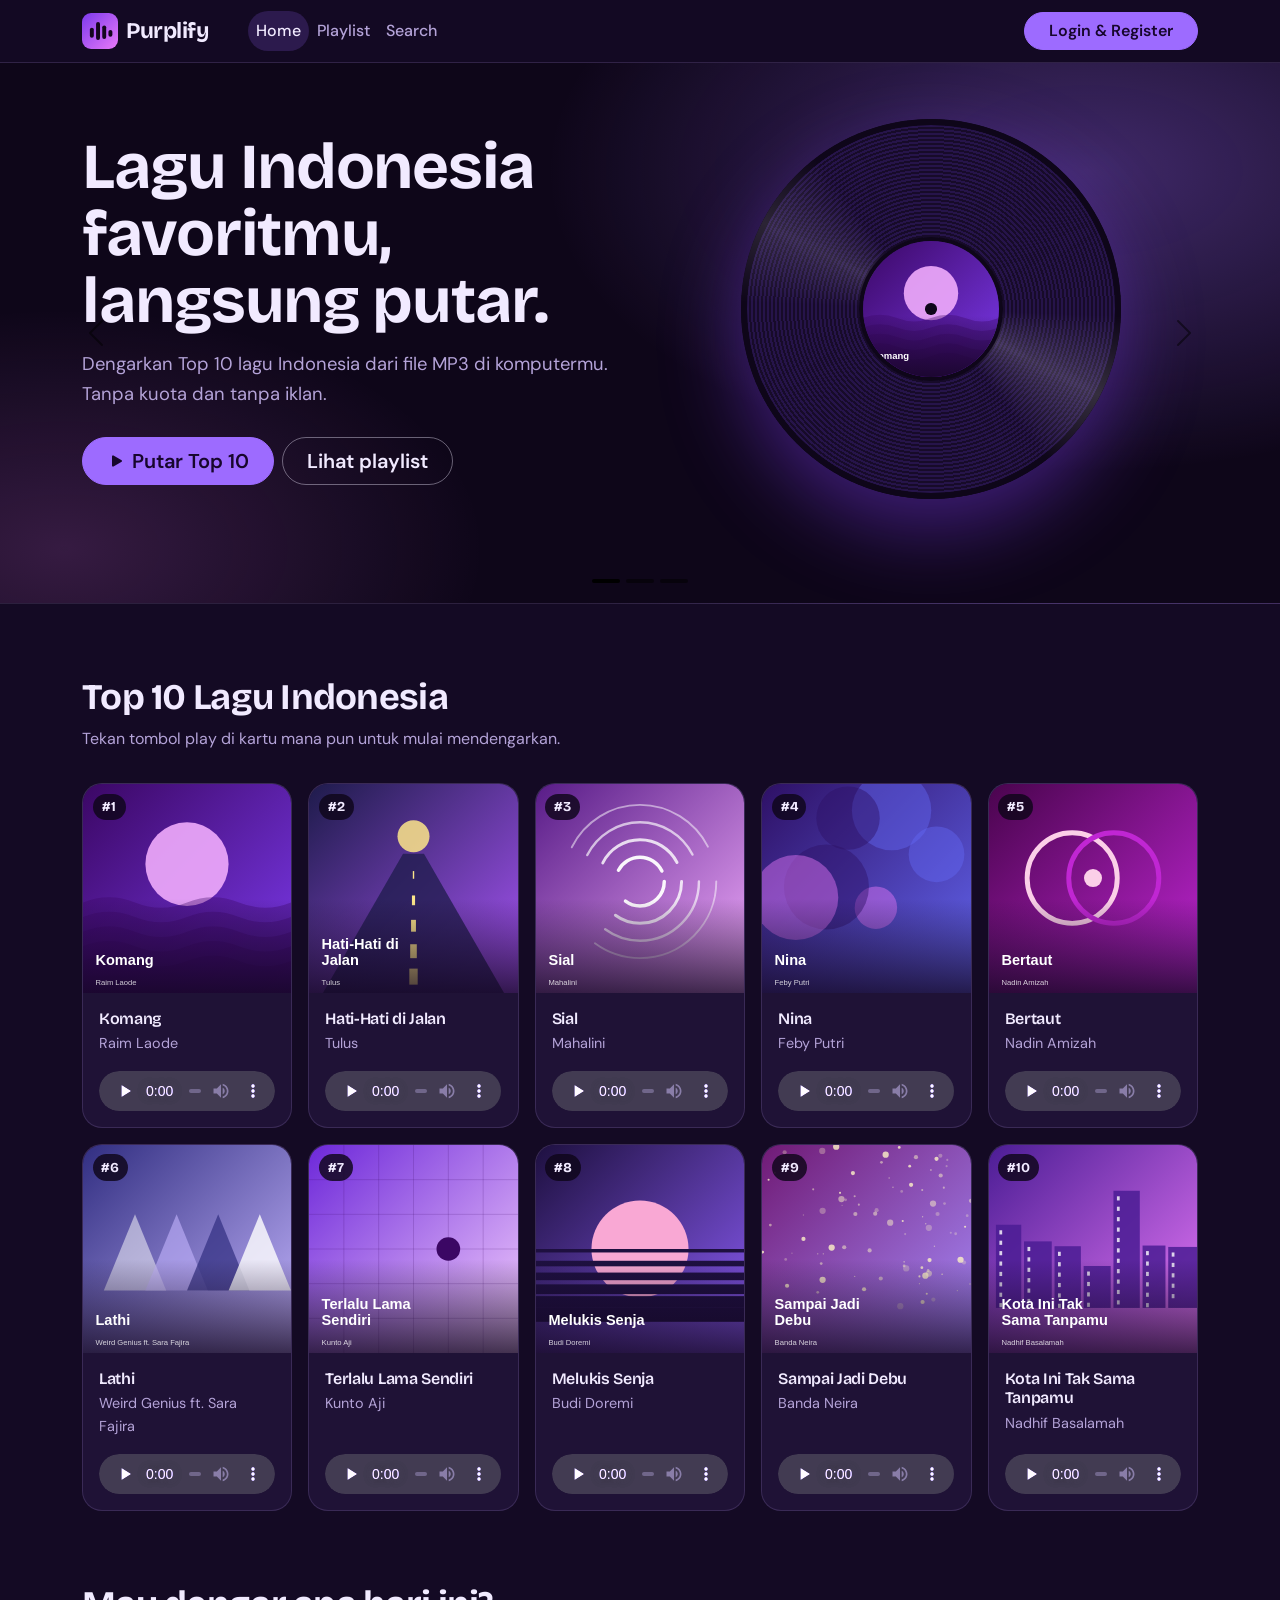
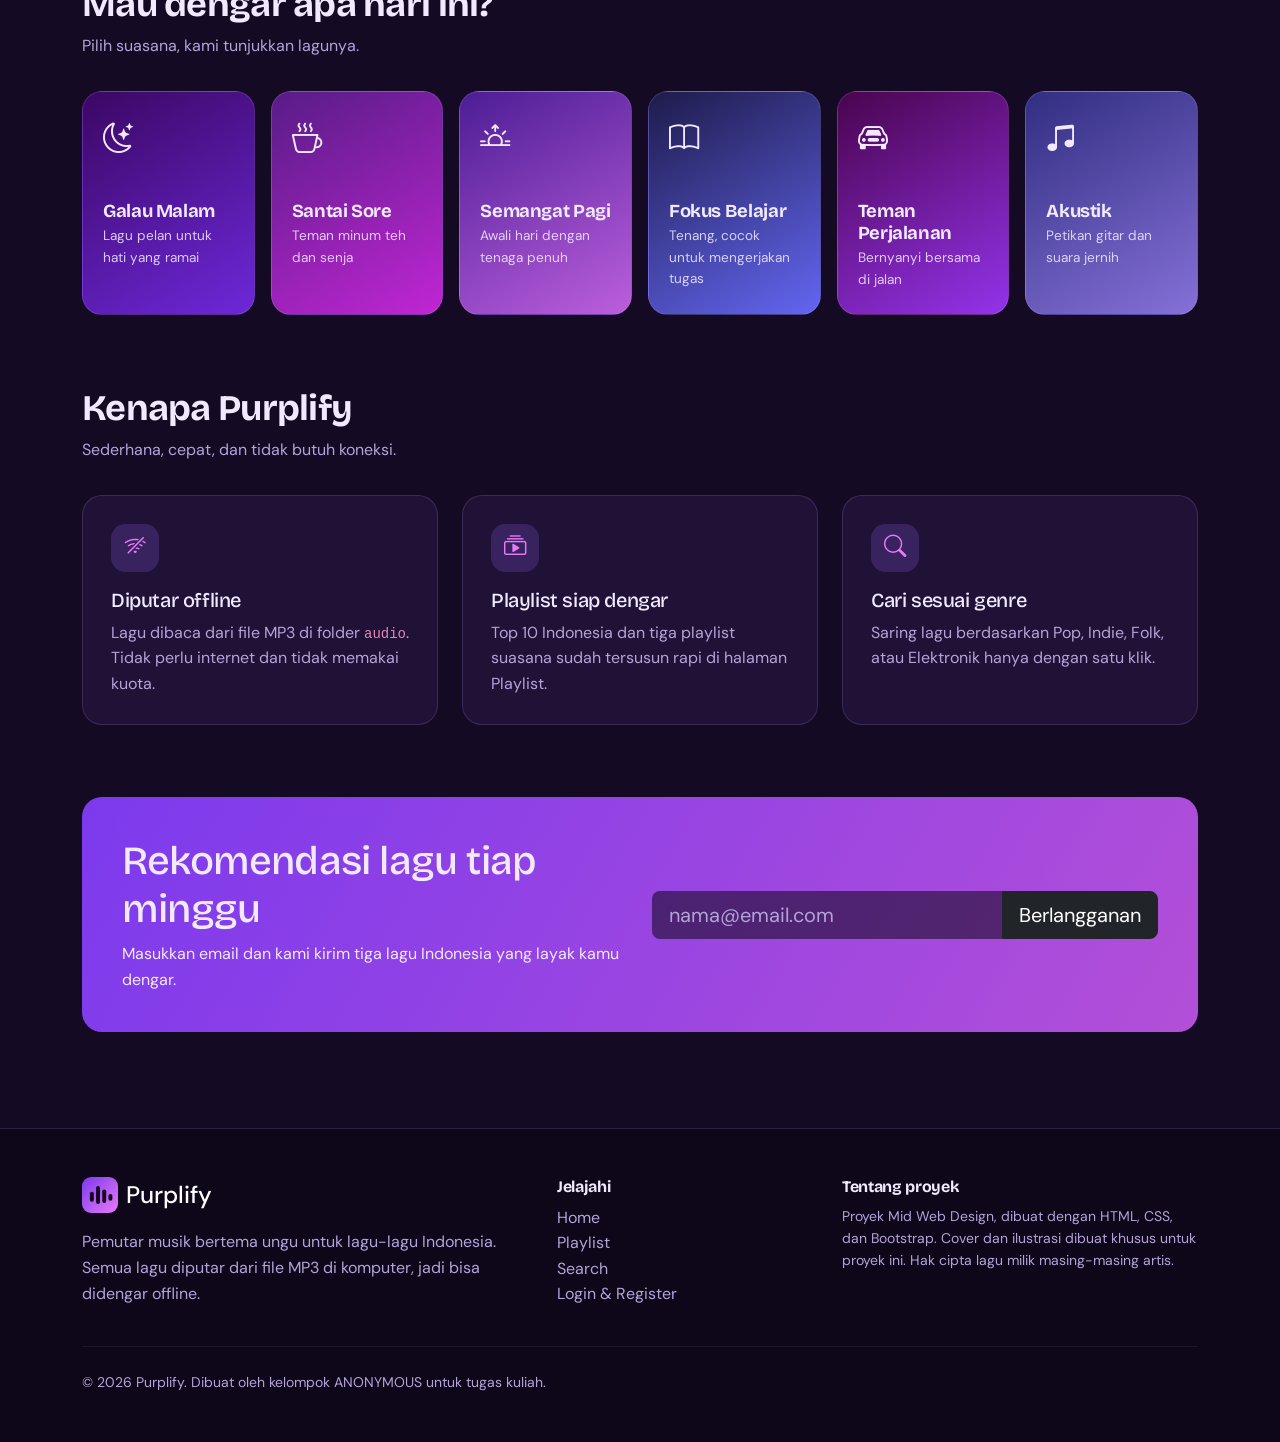
==== index.html @ 109d24d6 "first commit" ====
<!DOCTYPE html>
<html lang="id" data-bs-theme="dark">
<head>
  <meta charset="UTF-8">
  <meta name="viewport" content="width=device-width, initial-scale=1">
  <title>Home | Purplify</title>
  <meta name="description" content="Purplify, pemutar musik bertema ungu dengan Top 10 lagu Indonesia yang bisa diputar offline.">
  <link rel="icon" href="images/logo.svg" type="image/svg+xml">
  <link rel="stylesheet" href="css/bootstrap.min.css">
  <link rel="stylesheet" href="css/bootstrap-icons.min.css">
  <link rel="stylesheet" href="css/style.css">
</head>
<body>
  <header class="sticky-top">
    <nav class="navbar navbar-expand-lg navbar-purplify" aria-label="Navigasi utama">
      <div class="container">
        <a class="navbar-brand d-flex align-items-center gap-2" href="index.html">
          <img src="images/logo.svg" width="36" height="36" alt="">
          <span>Purplify</span>
        </a>
        <button class="navbar-toggler" type="button" data-bs-toggle="collapse" data-bs-target="#menuUtama"
                aria-controls="menuUtama" aria-expanded="false" aria-label="Buka menu">
          <span class="navbar-toggler-icon"></span>
        </button>
        <div class="collapse navbar-collapse" id="menuUtama">
          <ul class="navbar-nav me-auto mb-3 mb-lg-0 ms-lg-4">
          <li class="nav-item"><a class="nav-link active" aria-current="page" href="index.html">Home</a></li>
          <li class="nav-item"><a class="nav-link" href="playlist.html">Playlist</a></li>
          <li class="nav-item"><a class="nav-link" href="search.html">Search</a></li>
          </ul>
          <a class="btn btn-purple rounded-pill px-4" href="login.html">Login &amp; Register</a>
        </div>
      </div>
    </nav>
  </header>

  <main>

    <!-- ===== 1. HERO (Bootstrap Carousel) ===== -->
    <section class="hero" aria-label="Sorotan Purplify">
      <div id="heroCarousel" class="carousel slide carousel-fade" data-bs-ride="carousel" data-bs-interval="8000">
        <div class="carousel-indicators">
          <button type="button" data-bs-target="#heroCarousel" data-bs-slide-to="0" class="active" aria-current="true" aria-label="Slide 1"></button>
          <button type="button" data-bs-target="#heroCarousel" data-bs-slide-to="1" aria-label="Slide 2"></button>
          <button type="button" data-bs-target="#heroCarousel" data-bs-slide-to="2" aria-label="Slide 3"></button>
        </div>
        <div class="carousel-inner">

          <div class="carousel-item active">
            <div class="container hero-slide">
              <div class="row align-items-center g-5">
                <div class="col-lg-6">
                  <h1 class="hero-title">Lagu Indonesia favoritmu, langsung putar.</h1>
                  <p class="hero-text">Dengarkan Top 10 lagu Indonesia dari file MP3 di komputermu. Tanpa kuota dan tanpa iklan.</p>
                  <div class="d-flex flex-wrap gap-2 justify-content-center justify-content-lg-start">
                    <a class="btn btn-purple btn-lg rounded-pill px-4" href="#top10"><i class="bi bi-play-fill" aria-hidden="true"></i> Putar Top 10</a>
                    <a class="btn btn-ghost btn-lg rounded-pill px-4" href="playlist.html">Lihat playlist</a>
                  </div>
                </div>
                <div class="col-lg-6">
                  <div class="vinyl" role="img" aria-label="Piringan hitam dengan cover lagu Komang">
                    <img src="images/covers/01-komang.svg" alt="">
                  </div>
                </div>
              </div>
            </div>
          </div>

          <div class="carousel-item">
            <div class="container hero-slide">
              <div class="row align-items-center g-5">
                <div class="col-lg-6">
                  <h2 class="hero-title">Sepuluh lagu yang sedang dinyanyikan semua orang.</h2>
                  <p class="hero-text">Dari Raim Laode sampai Nadhif Basalamah, semuanya ada dalam satu playlist.</p>
                  <a class="btn btn-purple btn-lg rounded-pill px-4" href="playlist.html">Buka playlist</a>
                </div>
                <div class="col-lg-6">
                  <div class="cover-fan">
                    <img src="images/covers/02-hati-hati-di-jalan.svg" alt="Cover lagu Hati-Hati di Jalan">
                    <img src="images/covers/03-sial.svg" alt="Cover lagu Sial">
                    <img src="images/covers/06-lathi.svg" alt="Cover lagu Lathi">
                  </div>
                </div>
              </div>
            </div>
          </div>

          <div class="carousel-item">
            <div class="container hero-slide">
              <div class="row align-items-center g-5">
                <div class="col-lg-6">
                  <h2 class="hero-title">Cari lagu sesuai genre dan suasana hatimu.</h2>
                  <p class="hero-text">Pilih Pop, Indie, Folk, atau Elektronik, lalu daftar lagu langsung menyesuaikan.</p>
                  <a class="btn btn-purple btn-lg rounded-pill px-4" href="search.html">Mulai mencari</a>
                </div>
                <div class="col-lg-6">
                  <div class="cover-grid">
                    <img src="images/covers/04-nina.svg" alt="Cover lagu Nina">
                    <img src="images/covers/05-bertaut.svg" alt="Cover lagu Bertaut">
                    <img src="images/covers/08-melukis-senja.svg" alt="Cover lagu Melukis Senja">
                    <img src="images/covers/09-sampai-jadi-debu.svg" alt="Cover lagu Sampai Jadi Debu">
                  </div>
                </div>
              </div>
            </div>
          </div>

        </div>
        <button class="carousel-control-prev" type="button" data-bs-target="#heroCarousel" data-bs-slide="prev">
          <span class="carousel-control-prev-icon" aria-hidden="true"></span>
          <span class="visually-hidden">Sebelumnya</span>
        </button>
        <button class="carousel-control-next" type="button" data-bs-target="#heroCarousel" data-bs-slide="next">
          <span class="carousel-control-next-icon" aria-hidden="true"></span>
          <span class="visually-hidden">Berikutnya</span>
        </button>
      </div>
    </section>

    <!-- ===== 2. TOP 10 LAGU INDONESIA ===== -->
    <section id="top10" class="section-space" aria-labelledby="judul-top10">
      <div class="container">
        <h2 id="judul-top10" class="section-title">Top 10 Lagu Indonesia</h2>
        <p class="section-lead">Tekan tombol play di kartu mana pun untuk mulai mendengarkan.</p>
        <div class="row row-cols-2 row-cols-md-3 row-cols-lg-5 g-3">
          <div class="col">
            <article class="card song-card h-100">
              <div class="position-relative">
                <img src="images/covers/01-komang.svg" class="card-img-top" alt="Cover lagu Komang" width="300" height="300" loading="lazy">
                <span class="rank-badge">#1</span>
              </div>
              <div class="card-body d-flex flex-column">
                <h3 class="card-title h6 mb-1">Komang</h3>
                <p class="card-text mb-3">Raim Laode</p>
                <audio class="mt-auto" controls preload="none" src="audio/01-komang.mp3" aria-label="Putar Komang - Raim Laode">Browser kamu tidak mendukung audio.</audio>
              </div>
            </article>
          </div>
          <div class="col">
            <article class="card song-card h-100">
              <div class="position-relative">
                <img src="images/covers/02-hati-hati-di-jalan.svg" class="card-img-top" alt="Cover lagu Hati-Hati di Jalan" width="300" height="300" loading="lazy">
                <span class="rank-badge">#2</span>
              </div>
              <div class="card-body d-flex flex-column">
                <h3 class="card-title h6 mb-1">Hati-Hati di Jalan</h3>
                <p class="card-text mb-3">Tulus</p>
                <audio class="mt-auto" controls preload="none" src="audio/02-hati-hati-di-jalan.mp3" aria-label="Putar Hati-Hati di Jalan - Tulus">Browser kamu tidak mendukung audio.</audio>
              </div>
            </article>
          </div>
          <div class="col">
            <article class="card song-card h-100">
              <div class="position-relative">
                <img src="images/covers/03-sial.svg" class="card-img-top" alt="Cover lagu Sial" width="300" height="300" loading="lazy">
                <span class="rank-badge">#3</span>
              </div>
              <div class="card-body d-flex flex-column">
                <h3 class="card-title h6 mb-1">Sial</h3>
                <p class="card-text mb-3">Mahalini</p>
                <audio class="mt-auto" controls preload="none" src="audio/03-sial.mp3" aria-label="Putar Sial - Mahalini">Browser kamu tidak mendukung audio.</audio>
              </div>
            </article>
          </div>
          <div class="col">
            <article class="card song-card h-100">
              <div class="position-relative">
                <img src="images/covers/04-nina.svg" class="card-img-top" alt="Cover lagu Nina" width="300" height="300" loading="lazy">
                <span class="rank-badge">#4</span>
              </div>
              <div class="card-body d-flex flex-column">
                <h3 class="card-title h6 mb-1">Nina</h3>
                <p class="card-text mb-3">Feby Putri</p>
                <audio class="mt-auto" controls preload="none" src="audio/04-nina.mp3" aria-label="Putar Nina - Feby Putri">Browser kamu tidak mendukung audio.</audio>
              </div>
            </article>
          </div>
          <div class="col">
            <article class="card song-card h-100">
              <div class="position-relative">
                <img src="images/covers/05-bertaut.svg" class="card-img-top" alt="Cover lagu Bertaut" width="300" height="300" loading="lazy">
                <span class="rank-badge">#5</span>
              </div>
              <div class="card-body d-flex flex-column">
                <h3 class="card-title h6 mb-1">Bertaut</h3>
                <p class="card-text mb-3">Nadin Amizah</p>
                <audio class="mt-auto" controls preload="none" src="audio/05-bertaut.mp3" aria-label="Putar Bertaut - Nadin Amizah">Browser kamu tidak mendukung audio.</audio>
              </div>
            </article>
          </div>
          <div class="col">
            <article class="card song-card h-100">
              <div class="position-relative">
                <img src="images/covers/06-lathi.svg" class="card-img-top" alt="Cover lagu Lathi" width="300" height="300" loading="lazy">
                <span class="rank-badge">#6</span>
              </div>
              <div class="card-body d-flex flex-column">
                <h3 class="card-title h6 mb-1">Lathi</h3>
                <p class="card-text mb-3">Weird Genius ft. Sara Fajira</p>
                <audio class="mt-auto" controls preload="none" src="audio/06-lathi.mp3" aria-label="Putar Lathi - Weird Genius ft. Sara Fajira">Browser kamu tidak mendukung audio.</audio>
              </div>
            </article>
          </div>
          <div class="col">
            <article class="card song-card h-100">
              <div class="position-relative">
                <img src="images/covers/07-terlalu-lama-sendiri.svg" class="card-img-top" alt="Cover lagu Terlalu Lama Sendiri" width="300" height="300" loading="lazy">
                <span class="rank-badge">#7</span>
              </div>
              <div class="card-body d-flex flex-column">
                <h3 class="card-title h6 mb-1">Terlalu Lama Sendiri</h3>
                <p class="card-text mb-3">Kunto Aji</p>
                <audio class="mt-auto" controls preload="none" src="audio/07-terlalu-lama-sendiri.mp3" aria-label="Putar Terlalu Lama Sendiri - Kunto Aji">Browser kamu tidak mendukung audio.</audio>
              </div>
            </article>
          </div>
          <div class="col">
            <article class="card song-card h-100">
              <div class="position-relative">
                <img src="images/covers/08-melukis-senja.svg" class="card-img-top" alt="Cover lagu Melukis Senja" width="300" height="300" loading="lazy">
                <span class="rank-badge">#8</span>
              </div>
              <div class="card-body d-flex flex-column">
                <h3 class="card-title h6 mb-1">Melukis Senja</h3>
                <p class="card-text mb-3">Budi Doremi</p>
                <audio class="mt-auto" controls preload="none" src="audio/08-melukis-senja.mp3" aria-label="Putar Melukis Senja - Budi Doremi">Browser kamu tidak mendukung audio.</audio>
              </div>
            </article>
          </div>
          <div class="col">
            <article class="card song-card h-100">
              <div class="position-relative">
                <img src="images/covers/09-sampai-jadi-debu.svg" class="card-img-top" alt="Cover lagu Sampai Jadi Debu" width="300" height="300" loading="lazy">
                <span class="rank-badge">#9</span>
              </div>
              <div class="card-body d-flex flex-column">
                <h3 class="card-title h6 mb-1">Sampai Jadi Debu</h3>
                <p class="card-text mb-3">Banda Neira</p>
                <audio class="mt-auto" controls preload="none" src="audio/09-sampai-jadi-debu.mp3" aria-label="Putar Sampai Jadi Debu - Banda Neira">Browser kamu tidak mendukung audio.</audio>
              </div>
            </article>
          </div>
          <div class="col">
            <article class="card song-card h-100">
              <div class="position-relative">
                <img src="images/covers/10-kota-ini-tak-sama-tanpamu.svg" class="card-img-top" alt="Cover lagu Kota Ini Tak Sama Tanpamu" width="300" height="300" loading="lazy">
                <span class="rank-badge">#10</span>
              </div>
              <div class="card-body d-flex flex-column">
                <h3 class="card-title h6 mb-1">Kota Ini Tak Sama Tanpamu</h3>
                <p class="card-text mb-3">Nadhif Basalamah</p>
                <audio class="mt-auto" controls preload="none" src="audio/10-kota-ini-tak-sama-tanpamu.mp3" aria-label="Putar Kota Ini Tak Sama Tanpamu - Nadhif Basalamah">Browser kamu tidak mendukung audio.</audio>
              </div>
            </article>
          </div>
        </div>
      </div>
    </section>

    <!-- ===== 3. PILIH SUASANA ===== -->
    <section class="section-space pt-0" aria-labelledby="judul-suasana">
      <div class="container">
        <h2 id="judul-suasana" class="section-title">Mau dengar apa hari ini?</h2>
        <p class="section-lead">Pilih suasana, kami tunjukkan lagunya.</p>
        <div class="row row-cols-2 row-cols-md-3 row-cols-lg-6 g-3">
          <div class="col">
            <a class="mood-tile mood-1" href="search.html">
              <i class="bi bi-moon-stars" aria-hidden="true"></i>
              <h3>Galau Malam</h3>
              <p>Lagu pelan untuk hati yang ramai</p>
            </a>
          </div>
          <div class="col">
            <a class="mood-tile mood-2" href="search.html">
              <i class="bi bi-cup-hot" aria-hidden="true"></i>
              <h3>Santai Sore</h3>
              <p>Teman minum teh dan senja</p>
            </a>
          </div>
          <div class="col">
            <a class="mood-tile mood-3" href="search.html">
              <i class="bi bi-sunrise" aria-hidden="true"></i>
              <h3>Semangat Pagi</h3>
              <p>Awali hari dengan tenaga penuh</p>
            </a>
          </div>
          <div class="col">
            <a class="mood-tile mood-4" href="search.html">
              <i class="bi bi-book" aria-hidden="true"></i>
              <h3>Fokus Belajar</h3>
              <p>Tenang, cocok untuk mengerjakan tugas</p>
            </a>
          </div>
          <div class="col">
            <a class="mood-tile mood-5" href="search.html">
              <i class="bi bi-car-front" aria-hidden="true"></i>
              <h3>Teman Perjalanan</h3>
              <p>Bernyanyi bersama di jalan</p>
            </a>
          </div>
          <div class="col">
            <a class="mood-tile mood-6" href="search.html">
              <i class="bi bi-music-note-beamed" aria-hidden="true"></i>
              <h3>Akustik</h3>
              <p>Petikan gitar dan suara jernih</p>
            </a>
          </div>
        </div>
      </div>
    </section>

    <!-- ===== 4. FITUR ===== -->
    <section class="section-space pt-0" aria-labelledby="judul-fitur">
      <div class="container">
        <h2 id="judul-fitur" class="section-title">Kenapa Purplify</h2>
        <p class="section-lead">Sederhana, cepat, dan tidak butuh koneksi.</p>
        <div class="row g-4">
          <div class="col-md-4">
            <article class="feature-card">
              <span class="feature-icon"><i class="bi bi-wifi-off" aria-hidden="true"></i></span>
              <h3 class="h5">Diputar offline</h3>
              <p class="mb-0 text-secondary">Lagu dibaca dari file MP3 di folder <code>audio</code>. Tidak perlu internet dan tidak memakai kuota.</p>
            </article>
          </div>
          <div class="col-md-4">
            <article class="feature-card">
              <span class="feature-icon"><i class="bi bi-collection-play" aria-hidden="true"></i></span>
              <h3 class="h5">Playlist siap dengar</h3>
              <p class="mb-0 text-secondary">Top 10 Indonesia dan tiga playlist suasana sudah tersusun rapi di halaman Playlist.</p>
            </article>
          </div>
          <div class="col-md-4">
            <article class="feature-card">
              <span class="feature-icon"><i class="bi bi-search" aria-hidden="true"></i></span>
              <h3 class="h5">Cari sesuai genre</h3>
              <p class="mb-0 text-secondary">Saring lagu berdasarkan Pop, Indie, Folk, atau Elektronik hanya dengan satu klik.</p>
            </article>
          </div>
        </div>
      </div>
    </section>

    <!-- ===== 5. NEWSLETTER (FORM) ===== -->
    <section class="section-space pt-0" aria-labelledby="judul-newsletter">
      <div class="container">
        <div class="newsletter">
          <div class="row align-items-center g-4">
            <div class="col-lg-6">
              <h2 id="judul-newsletter" class="h1">Rekomendasi lagu tiap minggu</h2>
              <p class="mb-0">Masukkan email dan kami kirim tiga lagu Indonesia yang layak kamu dengar.</p>
            </div>
            <div class="col-lg-6">
              <form action="#" method="post">
                <label for="emailNewsletter" class="visually-hidden">Alamat email</label>
                <div class="input-group input-group-lg">
                  <input type="email" class="form-control" id="emailNewsletter" name="email" placeholder="nama@email.com" required>
                  <button class="btn btn-dark" type="submit">Berlangganan</button>
                </div>
              </form>
            </div>
          </div>
        </div>
      </div>
    </section>
  </main>

  <footer class="site-footer py-5 mt-4">
    <div class="container">
      <div class="row g-4">
        <div class="col-lg-5">
          <a class="d-flex align-items-center gap-2 mb-3 text-decoration-none" href="index.html">
            <img src="images/logo.svg" width="36" height="36" alt="">
            <span class="h4 mb-0 text-white">Purplify</span>
          </a>
          <p>Pemutar musik bertema ungu untuk lagu-lagu Indonesia. Semua lagu diputar dari file MP3 di komputer, jadi bisa didengar offline.</p>
        </div>
        <div class="col-6 col-lg-3">
          <h2>Jelajahi</h2>
          <ul class="list-unstyled mb-0">
            <li><a href="index.html">Home</a></li>
            <li><a href="playlist.html">Playlist</a></li>
            <li><a href="search.html">Search</a></li>
            <li><a href="login.html">Login &amp; Register</a></li>
          </ul>
        </div>
        <div class="col-6 col-lg-4">
          <h2>Tentang proyek</h2>
          <p class="small">Proyek Mid Web Design, dibuat dengan HTML, CSS, dan Bootstrap. Cover dan ilustrasi dibuat khusus untuk proyek ini. Hak cipta lagu milik masing-masing artis.</p>
        </div>
      </div>
      <hr class="border-secondary-subtle my-4">
      <p class="small mb-0">&copy; 2026 Purplify. Dibuat oleh kelompok ANONYMOUS untuk tugas kuliah.</p>
    </div>
  </footer>

  <script src="js/bootstrap.bundle.min.js"></script>
</body>
</html>
---- css/style.css ----
/* =========================================================
   PURPLIFY - Custom CSS
   Dimuat setelah Bootstrap agar bisa menimpa variabelnya.
   ========================================================= */

/* ---------- 1. Font (file lokal, jalan tanpa internet) ---------- */
@font-face {
  font-family: "Bricolage Grotesque";
  src: url("fonts/bricolage-grotesque-latin-wght-normal.woff2") format("woff2");
  font-weight: 200 800;
  font-display: swap;
}
@font-face {
  font-family: "DM Sans";
  src: url("fonts/dm-sans-latin-wght-normal.woff2") format("woff2");
  font-weight: 100 1000;
  font-display: swap;
}

/* ---------- 2. Design tokens ---------- */
:root {
  --pl-bg: #140a24;          /* aubergine gelap */
  --pl-bg-deep: #0e0619;
  --pl-surface: #1f1236;
  --pl-surface-2: #2c1a4d;
  --pl-line: rgba(196, 167, 255, 0.16);
  --pl-primary: #9d6bff;     /* violet */
  --pl-primary-strong: #7c3aed;
  --pl-orchid: #e879f9;      /* aksen */
  --pl-text: #f1eaff;
  --pl-muted: #b4a3d8;
  --pl-radius-cover: 0.75rem;
  --pl-radius-card: 1.25rem;
  --pl-font-display: "Bricolage Grotesque", system-ui, sans-serif;
  --pl-font-body: "DM Sans", system-ui, -apple-system, "Segoe UI", sans-serif;
}

/* Menimpa variabel Bootstrap (dark theme) */
html[data-bs-theme="dark"] {
  --bs-body-bg: var(--pl-bg);
  --bs-body-color: var(--pl-text);
  --bs-body-font-family: var(--pl-font-body);
  --bs-secondary-color: var(--pl-muted);
  --bs-secondary-color-rgb: 180, 163, 216;
  --bs-secondary-rgb: 180, 163, 216;
  --bs-border-color: var(--pl-line);
  --bs-primary: var(--pl-primary);
  --bs-primary-rgb: 157, 107, 255;
  --bs-link-color: #c9adff;
  --bs-link-hover-color: #ffffff;
  --bs-link-color-rgb: 201, 173, 255;
  --bs-link-hover-color-rgb: 255, 255, 255;
}

/* ---------- 3. Base ---------- */
body {
  background: var(--pl-bg);
  font-size: 1rem;
  line-height: 1.6;
}
h1, h2, h3, h4, h5, .navbar-brand {
  font-family: var(--pl-font-display);
  font-weight: 700;
  letter-spacing: -0.02em;
}
p { max-width: 65ch; }
a { text-underline-offset: 3px; }

:focus-visible {
  outline: 2px solid var(--pl-orchid);
  outline-offset: 3px;
}

.section-space { padding-block: 4.5rem; }
.section-title { font-size: clamp(1.6rem, 3vw, 2.25rem); margin-bottom: 0.4rem; }
.section-lead { color: var(--pl-muted); margin-bottom: 2rem; }

/* ---------- 4. Tombol ---------- */
.btn-purple {
  --bs-btn-color: #17062d;
  --bs-btn-bg: var(--pl-primary);
  --bs-btn-border-color: var(--pl-primary);
  --bs-btn-hover-color: #17062d;
  --bs-btn-hover-bg: #b391ff;
  --bs-btn-hover-border-color: #b391ff;
  --bs-btn-active-color: #17062d;
  --bs-btn-active-bg: #c4a9ff;
  --bs-btn-active-border-color: #c4a9ff;
  font-weight: 600;
}
.btn-ghost {
  --bs-btn-color: var(--pl-text);
  --bs-btn-border-color: rgba(241, 234, 255, 0.4);
  --bs-btn-hover-color: #17062d;
  --bs-btn-hover-bg: var(--pl-text);
  --bs-btn-hover-border-color: var(--pl-text);
  --bs-btn-active-color: #17062d;
  --bs-btn-active-bg: #ffffff;
  font-weight: 600;
}

/* ---------- 5. Navbar ---------- */
.navbar-purplify {
  background: rgba(20, 10, 36, 0.88);
  backdrop-filter: blur(14px);
  border-bottom: 1px solid var(--pl-line);
}
.navbar-purplify .navbar-brand { font-size: 1.4rem; color: var(--pl-text); }
.navbar-purplify .nav-link {
  color: var(--pl-muted);
  font-weight: 500;
  border-radius: 999px;
  padding: 0.45rem 1rem;
}
.navbar-purplify .nav-link:hover { color: var(--pl-text); }
.navbar-purplify .nav-link.active {
  color: var(--pl-text);
  background: var(--pl-surface-2);
}

/* ---------- 6. Hero + carousel ---------- */
.hero {
  background:
    radial-gradient(900px 500px at 85% 20%, rgba(157, 107, 255, 0.35), transparent 60%),
    radial-gradient(700px 400px at 5% 90%, rgba(232, 121, 249, 0.18), transparent 60%),
    var(--pl-bg-deep);
  border-bottom: 1px solid var(--pl-line);
}
.hero .carousel-item { min-height: 540px; }
.hero-slide { min-height: 540px; padding-block: 3.5rem 5rem; }
.hero-title {
  font-size: clamp(2.2rem, 5.2vw, 4rem);
  line-height: 1.05;
  margin-bottom: 1rem;
}
.hero-text { color: var(--pl-muted); font-size: 1.15rem; margin-bottom: 1.75rem; }
.hero .carousel-indicators { margin-bottom: 1.25rem; }
.hero .carousel-indicators [data-bs-target] {
  width: 28px; height: 4px; border: 0; border-radius: 4px;
  background: var(--pl-primary);
}

/* Piringan hitam (satu-satunya elemen bergerak di hero) */
.vinyl {
  position: relative;
  width: min(380px, 72vw);
  aspect-ratio: 1;
  margin-inline: auto;
  border-radius: 50%;
  background: repeating-radial-gradient(circle at center, #170b29 0 2px, #26144a 2px 4px);
  box-shadow: 0 30px 80px rgba(124, 58, 237, 0.45), inset 0 0 0 6px #0e0619;
  animation: spin 16s linear infinite;
}
.vinyl::before {
  content: "";
  position: absolute; inset: 0; border-radius: 50%;
  background: conic-gradient(from 20deg, transparent 0 20%, rgba(255,255,255,.16) 27%, transparent 34% 70%, rgba(255,255,255,.12) 77%, transparent 84%);
}
.vinyl img {
  position: absolute; inset: 31%;
  width: 38%; height: 38%;
  border-radius: 50%;
  object-fit: cover;
  border: 4px solid #0e0619;
}
.vinyl::after {
  content: "";
  position: absolute; inset: 48.5%;
  border-radius: 50%;
  background: var(--pl-bg-deep);
}
@keyframes spin { to { transform: rotate(360deg); } }

/* Tiga cover miring (slide 2) */
.cover-fan { position: relative; height: 340px; max-width: 460px; margin-inline: auto; }
.cover-fan img {
  position: absolute; top: 0;
  width: 240px; height: 240px;
  border-radius: var(--pl-radius-cover);
  box-shadow: 0 20px 50px rgba(0, 0, 0, 0.5);
}
.cover-fan img:nth-child(1) { left: 0;    top: 60px; transform: rotate(-9deg); }
.cover-fan img:nth-child(2) { left: 110px; top: 20px; transform: rotate(2deg); z-index: 1; }
.cover-fan img:nth-child(3) { right: 0;   top: 70px; transform: rotate(10deg); }

/* Kolase 2x2 (slide 3) */
.cover-grid {
  display: grid; grid-template-columns: 1fr 1fr; gap: 0.75rem;
  max-width: 360px; margin-inline: auto;
}
.cover-grid img { width: 100%; aspect-ratio: 1; border-radius: var(--pl-radius-cover); }
.cover-grid img:nth-child(2) { transform: translateY(1.25rem); }
.cover-grid img:nth-child(4) { transform: translateY(1.25rem); }

/* ---------- 7. Kartu lagu (Home) ---------- */
.song-card {
  background: var(--pl-surface);
  border: 1px solid var(--pl-line);
  border-radius: var(--pl-radius-card);
  overflow: hidden;
}
.song-card:hover { border-color: rgba(157, 107, 255, 0.6); }
.song-card .card-img-top { height: auto; aspect-ratio: 1; object-fit: cover; }
.song-card .card-title { font-family: var(--pl-font-display); font-weight: 600; }
.song-card .card-text { color: var(--pl-muted); font-size: 0.9rem; }
.rank-badge {
  position: absolute; top: 0.6rem; left: 0.6rem;
  min-width: 2.1rem; padding: 0.15rem 0.55rem;
  border-radius: 999px;
  background: rgba(14, 6, 25, 0.82);
  color: var(--pl-text);
  font-family: var(--pl-font-display);
  font-weight: 700; font-size: 0.85rem; text-align: center;
}

/* ---------- 8. Audio native (dipakai di semua halaman) ---------- */
audio {
  display: block;
  width: 100%;
  height: 40px;
  color-scheme: dark;
  border-radius: 999px;
  filter: sepia(0.6) hue-rotate(215deg) saturate(1.7);
}

/* ---------- 9. Baris lagu (Playlist & Search) ---------- */
.track {
  background: var(--pl-surface);
  border: 1px solid transparent;
  border-radius: 1rem;
  padding: 0.75rem 1rem;
}
.track:hover { background: var(--pl-surface-2); }
.track-rank {
  display: inline-block; width: 2.4rem; text-align: center;
  font-family: var(--pl-font-display);
  font-size: 1.35rem; font-weight: 700;
  color: var(--pl-muted);
}
.track-cover { width: 56px; height: 56px; border-radius: 0.6rem; object-fit: cover; }
.track-title { font-size: 1.05rem; margin: 0; }
.track-artist { color: var(--pl-muted); margin: 0; font-size: 0.9rem; }
.badge-genre {
  background: rgba(157, 107, 255, 0.18);
  color: #d8c6ff;
  font-weight: 500;
  border: 1px solid rgba(157, 107, 255, 0.35);
}

/* ---------- 10. Header playlist ---------- */
.playlist-head {
  background: linear-gradient(180deg, rgba(124, 58, 237, 0.45), rgba(20, 10, 36, 0) 100%);
  padding-block: 4rem 2.5rem;
}
.playlist-cover {
  width: 100%; max-width: 260px; aspect-ratio: 1;
  border-radius: var(--pl-radius-cover);
  box-shadow: 0 25px 60px rgba(0, 0, 0, 0.5);
}
.page-title { font-size: clamp(2.2rem, 5vw, 3.6rem); line-height: 1.05; }

/* ---------- 11. Tile suasana ---------- */
.mood-tile {
  display: block;
  height: 100%;
  padding: 1.5rem 1.25rem;
  border-radius: var(--pl-radius-card);
  color: var(--pl-text);
  text-decoration: none;
  border: 1px solid var(--pl-line);
}
.mood-tile:hover { color: #fff; border-color: rgba(255, 255, 255, 0.5); }
.mood-tile i { font-size: 1.9rem; display: block; margin-bottom: 2.25rem; }
.mood-tile h3 { font-size: 1.15rem; margin: 0; }
.mood-tile p { font-size: 0.85rem; margin: 0.15rem 0 0; opacity: 0.85; }
.mood-1 { background: linear-gradient(150deg, #3b0764, #6d28d9); }
.mood-2 { background: linear-gradient(150deg, #581c87, #c026d3); }
.mood-3 { background: linear-gradient(150deg, #4c1d95, #e879f9 140%); }
.mood-4 { background: linear-gradient(150deg, #1e1b4b, #6366f1); }
.mood-5 { background: linear-gradient(150deg, #4a044e, #9333ea); }
.mood-6 { background: linear-gradient(150deg, #312e81, #a78bfa 140%); }

/* ---------- 12. Fitur ---------- */
.feature-card {
  background: var(--pl-surface);
  border: 1px solid var(--pl-line);
  border-radius: var(--pl-radius-card);
  padding: 1.75rem;
  height: 100%;
}
.feature-icon {
  display: inline-grid; place-items: center;
  width: 3rem; height: 3rem;
  border-radius: 0.9rem;
  background: rgba(157, 107, 255, 0.2);
  color: var(--pl-orchid);
  font-size: 1.4rem;
  margin-bottom: 1rem;
}

/* ---------- 13. Galeri ---------- */
.gallery-btn {
  display: block; width: 100%; padding: 0; border: 0;
  background: none; border-radius: var(--pl-radius-cover); overflow: hidden;
}
.gallery-btn img { width: 100%; height: auto; aspect-ratio: 1; object-fit: cover; }
.gallery-btn:hover img { filter: brightness(1.15); }
.gallery-caption { color: var(--pl-muted); font-size: 0.85rem; margin: 0.4rem 0 0; }
.modal-content { background: var(--pl-surface); border: 1px solid var(--pl-line); }

/* ---------- 14. Tab playlist ---------- */
.nav-pills .nav-link { color: var(--pl-muted); border-radius: 999px; padding-inline: 1.25rem; }
.nav-pills .nav-link:hover { color: var(--pl-text); }
.nav-pills .nav-link.active { background: var(--pl-primary); color: #17062d; font-weight: 600; }

/* ---------- 15. Search: filter genre tanpa JavaScript ---------- */
.filter-radio { position: absolute; opacity: 0; pointer-events: none; }
.filter-chip {
  display: inline-block;
  padding: 0.45rem 1.1rem;
  border-radius: 999px;
  border: 1px solid var(--pl-line);
  background: var(--pl-surface);
  color: var(--pl-text);
  cursor: pointer;
  font-weight: 500;
}
.filter-chip:hover { background: var(--pl-surface-2); }

#g-semua:checked ~ .filter-chips label[for="g-semua"],
#g-pop:checked ~ .filter-chips label[for="g-pop"],
#g-indie:checked ~ .filter-chips label[for="g-indie"],
#g-folk:checked ~ .filter-chips label[for="g-folk"],
#g-elektronik:checked ~ .filter-chips label[for="g-elektronik"] {
  background: var(--pl-primary);
  border-color: var(--pl-primary);
  color: #17062d;
  font-weight: 600;
}
.filter-radio:focus-visible ~ .filter-chips label {
  outline-offset: 2px;
}
#g-semua:focus-visible ~ .filter-chips label[for="g-semua"],
#g-pop:focus-visible ~ .filter-chips label[for="g-pop"],
#g-indie:focus-visible ~ .filter-chips label[for="g-indie"],
#g-folk:focus-visible ~ .filter-chips label[for="g-folk"],
#g-elektronik:focus-visible ~ .filter-chips label[for="g-elektronik"] {
  outline: 2px solid var(--pl-orchid);
}

.filter-scope:has(#g-pop:checked) .track:not([data-genre="pop"]),
.filter-scope:has(#g-indie:checked) .track:not([data-genre="indie"]),
.filter-scope:has(#g-folk:checked) .track:not([data-genre="folk"]),
.filter-scope:has(#g-elektronik:checked) .track:not([data-genre="elektronik"]) {
  display: none;
}

.search-box .form-control {
  background: var(--pl-surface);
  border-color: var(--pl-line);
  color: var(--pl-text);
}
.search-box .form-control::placeholder { color: var(--pl-muted); }
.search-box .input-group-text {
  background: var(--pl-surface);
  border-color: var(--pl-line);
  color: var(--pl-muted);
}

/* ---------- 16. Form (Login, Register, Newsletter) ---------- */
.auth-card {
  background: var(--pl-surface);
  border: 1px solid var(--pl-line);
  border-radius: var(--pl-radius-card);
}
.auth-art { border-radius: var(--pl-radius-card); width: 100%; height: 100%; object-fit: cover; min-height: 320px; }
.form-control, .form-select {
  background-color: var(--pl-bg);
  border-color: var(--pl-line);
  color: var(--pl-text);
}
.form-control:focus, .form-select:focus {
  background-color: var(--pl-bg);
  border-color: var(--pl-primary);
  color: var(--pl-text);
  box-shadow: 0 0 0 0.2rem rgba(157, 107, 255, 0.3);
}
.form-floating > label { color: var(--pl-muted); }
.form-check-input:checked { background-color: var(--pl-primary); border-color: var(--pl-primary); }

.newsletter {
  background: linear-gradient(120deg, var(--pl-primary-strong), #b34fd8);
  border-radius: var(--pl-radius-card);
  padding: 2.5rem;
}
.newsletter .form-control { background: rgba(14, 6, 25, 0.55); border-color: transparent; }

/* ---------- 17. Footer ---------- */
.site-footer {
  background: var(--pl-bg-deep);
  border-top: 1px solid var(--pl-line);
  color: var(--pl-muted);
}
.site-footer h2 { font-size: 1rem; color: var(--pl-text); }
.site-footer a { color: var(--pl-muted); text-decoration: none; }
.site-footer a:hover { color: var(--pl-text); text-decoration: underline; }

/* ---------- 18. Aksesibilitas gerak ---------- */
@media (prefers-reduced-motion: reduce) {
  .vinyl { animation: none; }
}

/* ---------- 19. Responsive tambahan ---------- */
@media (max-width: 991.98px) {
  .hero-slide { text-align: center; padding-block: 2.5rem 4.5rem; }
  .hero-slide p { margin-inline: auto; }
  .section-space { padding-block: 3rem; }
  .cover-fan { transform: scale(0.8); margin-top: -1rem; }
}
@media (max-width: 575.98px) {
  .newsletter { padding: 1.75rem; }
  .track-rank { width: 1.5rem; font-size: 1.1rem; }
}
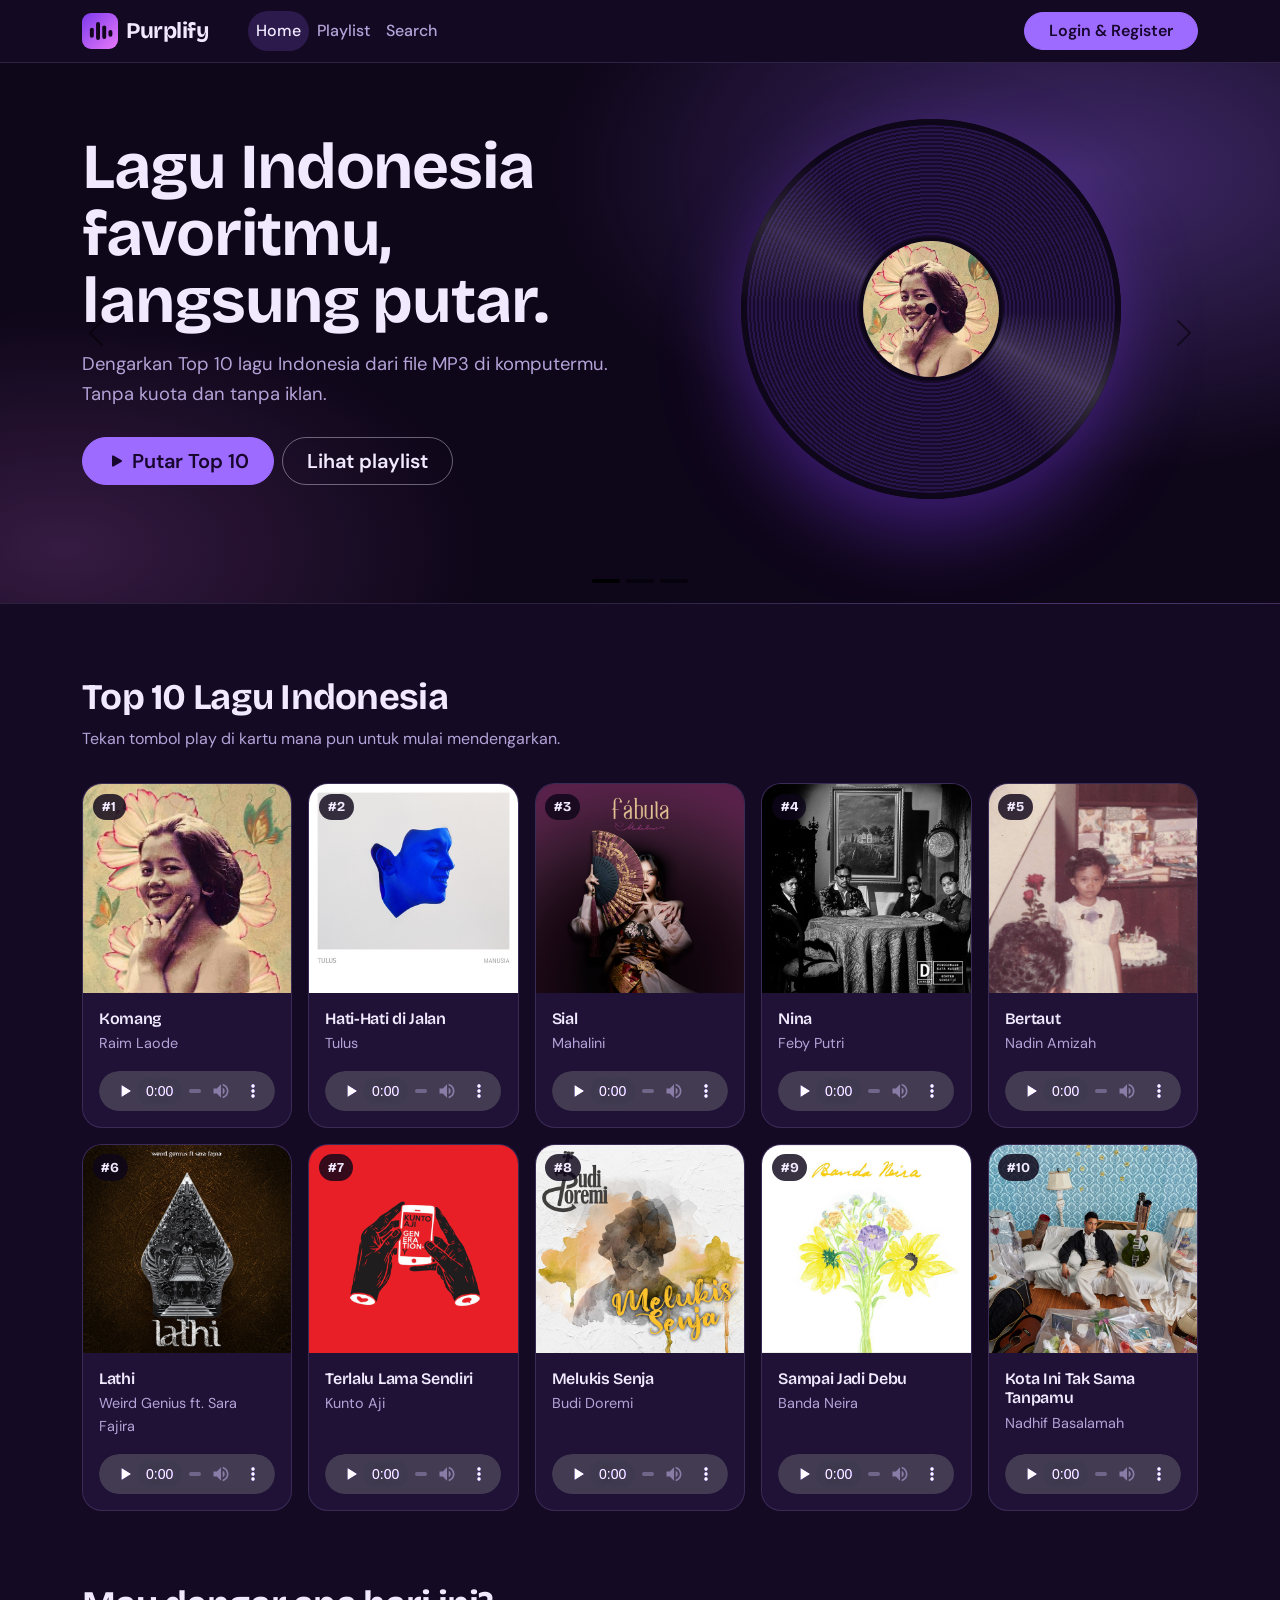
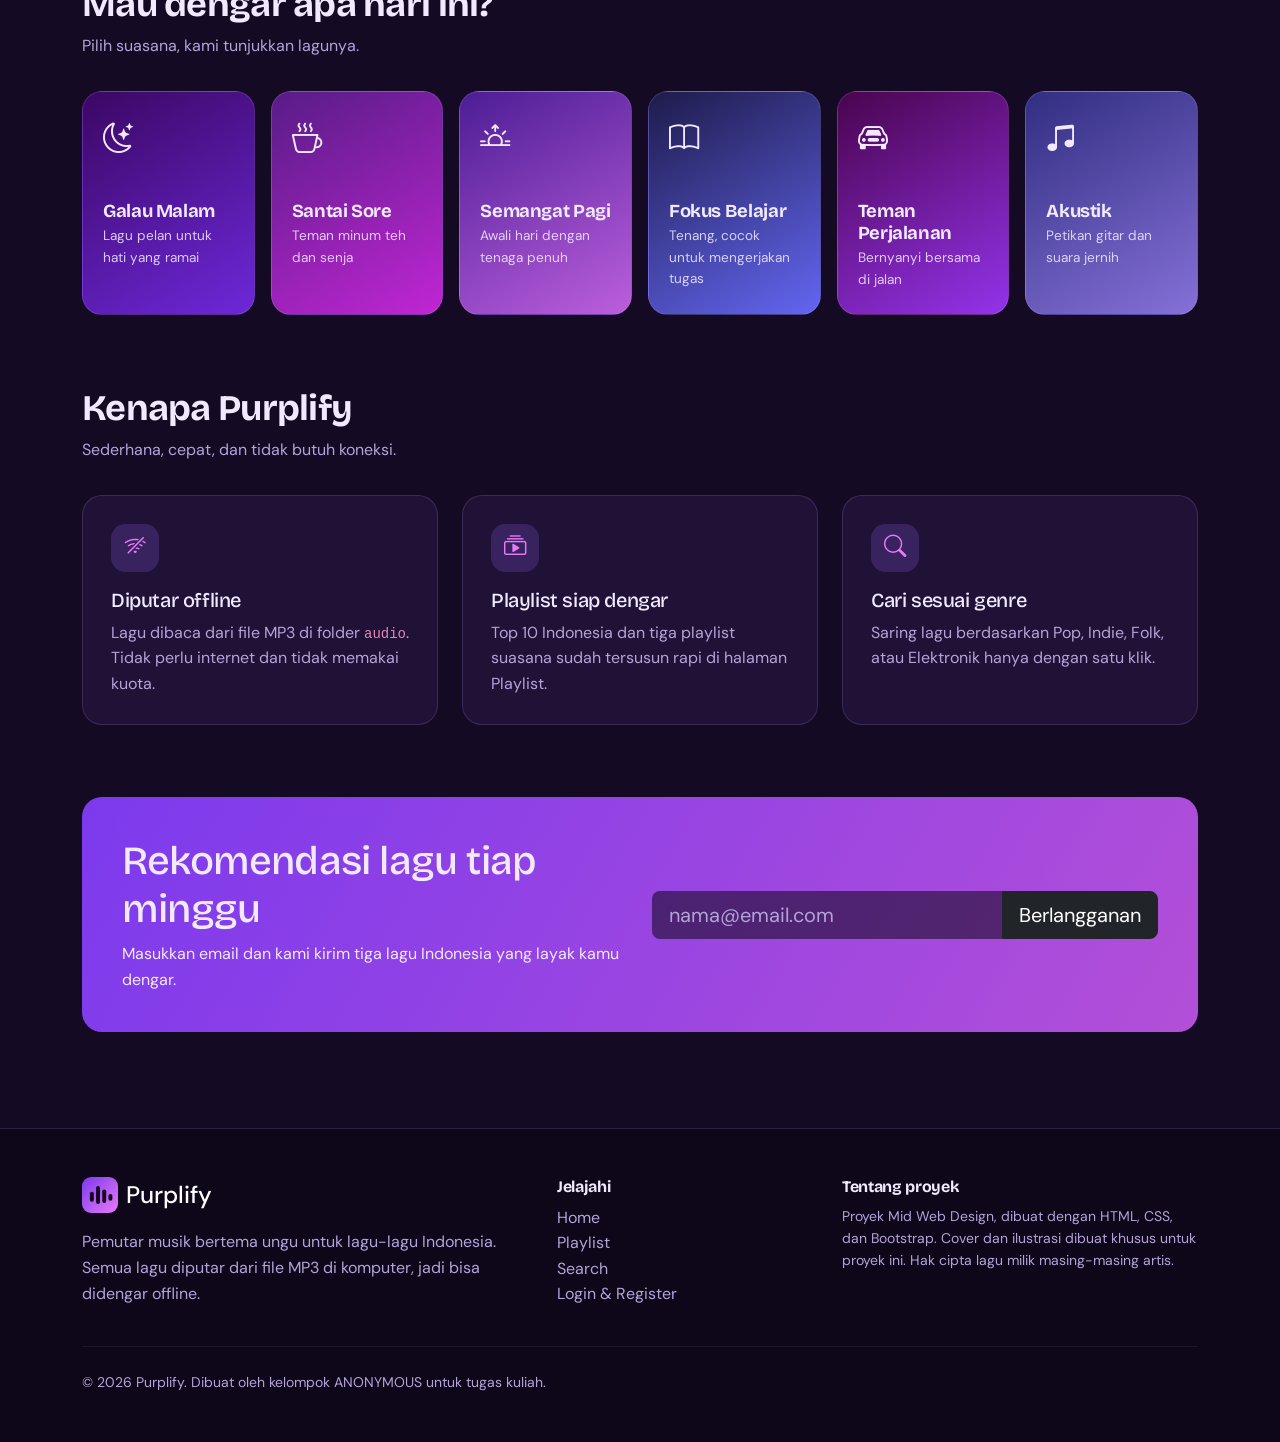
==== commit 174dddb6: "Link ke home, tambahan album cover, audio" ====
--- a/index.html
+++ b/index.html
@@ -59,7 +59,7 @@
                 </div>
                 <div class="col-lg-6">
                   <div class="vinyl" role="img" aria-label="Piringan hitam dengan cover lagu Komang">
-                    <img src="images/covers/01-komang.svg" alt="">
+                    <img src="images/covers/01-komang.jpg" alt="">
                   </div>
                 </div>
               </div>
@@ -76,9 +76,9 @@
                 </div>
                 <div class="col-lg-6">
                   <div class="cover-fan">
-                    <img src="images/covers/02-hati-hati-di-jalan.svg" alt="Cover lagu Hati-Hati di Jalan">
-                    <img src="images/covers/03-sial.svg" alt="Cover lagu Sial">
-                    <img src="images/covers/06-lathi.svg" alt="Cover lagu Lathi">
+                    <img src="images/covers/02-hati-hati-di-jalan.jpg" alt="Cover lagu Hati-Hati di Jalan">
+                    <img src="images/covers/03-sial.jpg" alt="Cover lagu Sial">
+                    <img src="images/covers/06-lathi.jpg" alt="Cover lagu Lathi">
                   </div>
                 </div>
               </div>
@@ -95,10 +95,10 @@
                 </div>
                 <div class="col-lg-6">
                   <div class="cover-grid">
-                    <img src="images/covers/04-nina.svg" alt="Cover lagu Nina">
-                    <img src="images/covers/05-bertaut.svg" alt="Cover lagu Bertaut">
-                    <img src="images/covers/08-melukis-senja.svg" alt="Cover lagu Melukis Senja">
-                    <img src="images/covers/09-sampai-jadi-debu.svg" alt="Cover lagu Sampai Jadi Debu">
+                    <img src="images/covers/04-nina.jpg" alt="Cover lagu Nina">
+                    <img src="images/covers/05-bertaut.jpg" alt="Cover lagu Bertaut">
+                    <img src="images/covers/08-melukis-senja.jpg" alt="Cover lagu Melukis Senja">
+                    <img src="images/covers/09-sampai-jadi-debu.jpg" alt="Cover lagu Sampai Jadi Debu">
                   </div>
                 </div>
               </div>
@@ -126,7 +126,7 @@
           <div class="col">
             <article class="card song-card h-100">
               <div class="position-relative">
-                <img src="images/covers/01-komang.svg" class="card-img-top" alt="Cover lagu Komang" width="300" height="300" loading="lazy">
+                <img src="images/covers/01-komang.jpg" class="card-img-top" alt="Cover lagu Komang" width="300" height="300" loading="lazy">
                 <span class="rank-badge">#1</span>
               </div>
               <div class="card-body d-flex flex-column">
@@ -139,7 +139,7 @@
           <div class="col">
             <article class="card song-card h-100">
               <div class="position-relative">
-                <img src="images/covers/02-hati-hati-di-jalan.svg" class="card-img-top" alt="Cover lagu Hati-Hati di Jalan" width="300" height="300" loading="lazy">
+                <img src="images/covers/02-hati-hati-di-jalan.jpg" class="card-img-top" alt="Cover lagu Hati-Hati di Jalan" width="300" height="300" loading="lazy">
                 <span class="rank-badge">#2</span>
               </div>
               <div class="card-body d-flex flex-column">
@@ -152,7 +152,7 @@
           <div class="col">
             <article class="card song-card h-100">
               <div class="position-relative">
-                <img src="images/covers/03-sial.svg" class="card-img-top" alt="Cover lagu Sial" width="300" height="300" loading="lazy">
+                <img src="images/covers/03-sial.jpg" class="card-img-top" alt="Cover lagu Sial" width="300" height="300" loading="lazy">
                 <span class="rank-badge">#3</span>
               </div>
               <div class="card-body d-flex flex-column">
@@ -165,7 +165,7 @@
           <div class="col">
             <article class="card song-card h-100">
               <div class="position-relative">
-                <img src="images/covers/04-nina.svg" class="card-img-top" alt="Cover lagu Nina" width="300" height="300" loading="lazy">
+                <img src="images/covers/04-nina.jpg" class="card-img-top" alt="Cover lagu Nina" width="300" height="300" loading="lazy">
                 <span class="rank-badge">#4</span>
               </div>
               <div class="card-body d-flex flex-column">
@@ -178,7 +178,7 @@
           <div class="col">
             <article class="card song-card h-100">
               <div class="position-relative">
-                <img src="images/covers/05-bertaut.svg" class="card-img-top" alt="Cover lagu Bertaut" width="300" height="300" loading="lazy">
+                <img src="images/covers/05-bertaut.jpg" class="card-img-top" alt="Cover lagu Bertaut" width="300" height="300" loading="lazy">
                 <span class="rank-badge">#5</span>
               </div>
               <div class="card-body d-flex flex-column">
@@ -191,7 +191,7 @@
           <div class="col">
             <article class="card song-card h-100">
               <div class="position-relative">
-                <img src="images/covers/06-lathi.svg" class="card-img-top" alt="Cover lagu Lathi" width="300" height="300" loading="lazy">
+                <img src="images/covers/06-lathi.jpg" class="card-img-top" alt="Cover lagu Lathi" width="300" height="300" loading="lazy">
                 <span class="rank-badge">#6</span>
               </div>
               <div class="card-body d-flex flex-column">
@@ -204,7 +204,7 @@
           <div class="col">
             <article class="card song-card h-100">
               <div class="position-relative">
-                <img src="images/covers/07-terlalu-lama-sendiri.svg" class="card-img-top" alt="Cover lagu Terlalu Lama Sendiri" width="300" height="300" loading="lazy">
+                <img src="images/covers/07-terlalu-lama-sendiri.jpg" class="card-img-top" alt="Cover lagu Terlalu Lama Sendiri" width="300" height="300" loading="lazy">
                 <span class="rank-badge">#7</span>
               </div>
               <div class="card-body d-flex flex-column">
@@ -217,7 +217,7 @@
           <div class="col">
             <article class="card song-card h-100">
               <div class="position-relative">
-                <img src="images/covers/08-melukis-senja.svg" class="card-img-top" alt="Cover lagu Melukis Senja" width="300" height="300" loading="lazy">
+                <img src="images/covers/08-melukis-senja.jpg" class="card-img-top" alt="Cover lagu Melukis Senja" width="300" height="300" loading="lazy">
                 <span class="rank-badge">#8</span>
               </div>
               <div class="card-body d-flex flex-column">
@@ -230,7 +230,7 @@
           <div class="col">
             <article class="card song-card h-100">
               <div class="position-relative">
-                <img src="images/covers/09-sampai-jadi-debu.svg" class="card-img-top" alt="Cover lagu Sampai Jadi Debu" width="300" height="300" loading="lazy">
+                <img src="images/covers/09-sampai-jadi-debu.jpg" class="card-img-top" alt="Cover lagu Sampai Jadi Debu" width="300" height="300" loading="lazy">
                 <span class="rank-badge">#9</span>
               </div>
               <div class="card-body d-flex flex-column">
@@ -243,7 +243,7 @@
           <div class="col">
             <article class="card song-card h-100">
               <div class="position-relative">
-                <img src="images/covers/10-kota-ini-tak-sama-tanpamu.svg" class="card-img-top" alt="Cover lagu Kota Ini Tak Sama Tanpamu" width="300" height="300" loading="lazy">
+                <img src="images/covers/10-kota-ini-tak-sama-tanpamu.jpg" class="card-img-top" alt="Cover lagu Kota Ini Tak Sama Tanpamu" width="300" height="300" loading="lazy">
                 <span class="rank-badge">#10</span>
               </div>
               <div class="card-body d-flex flex-column">
